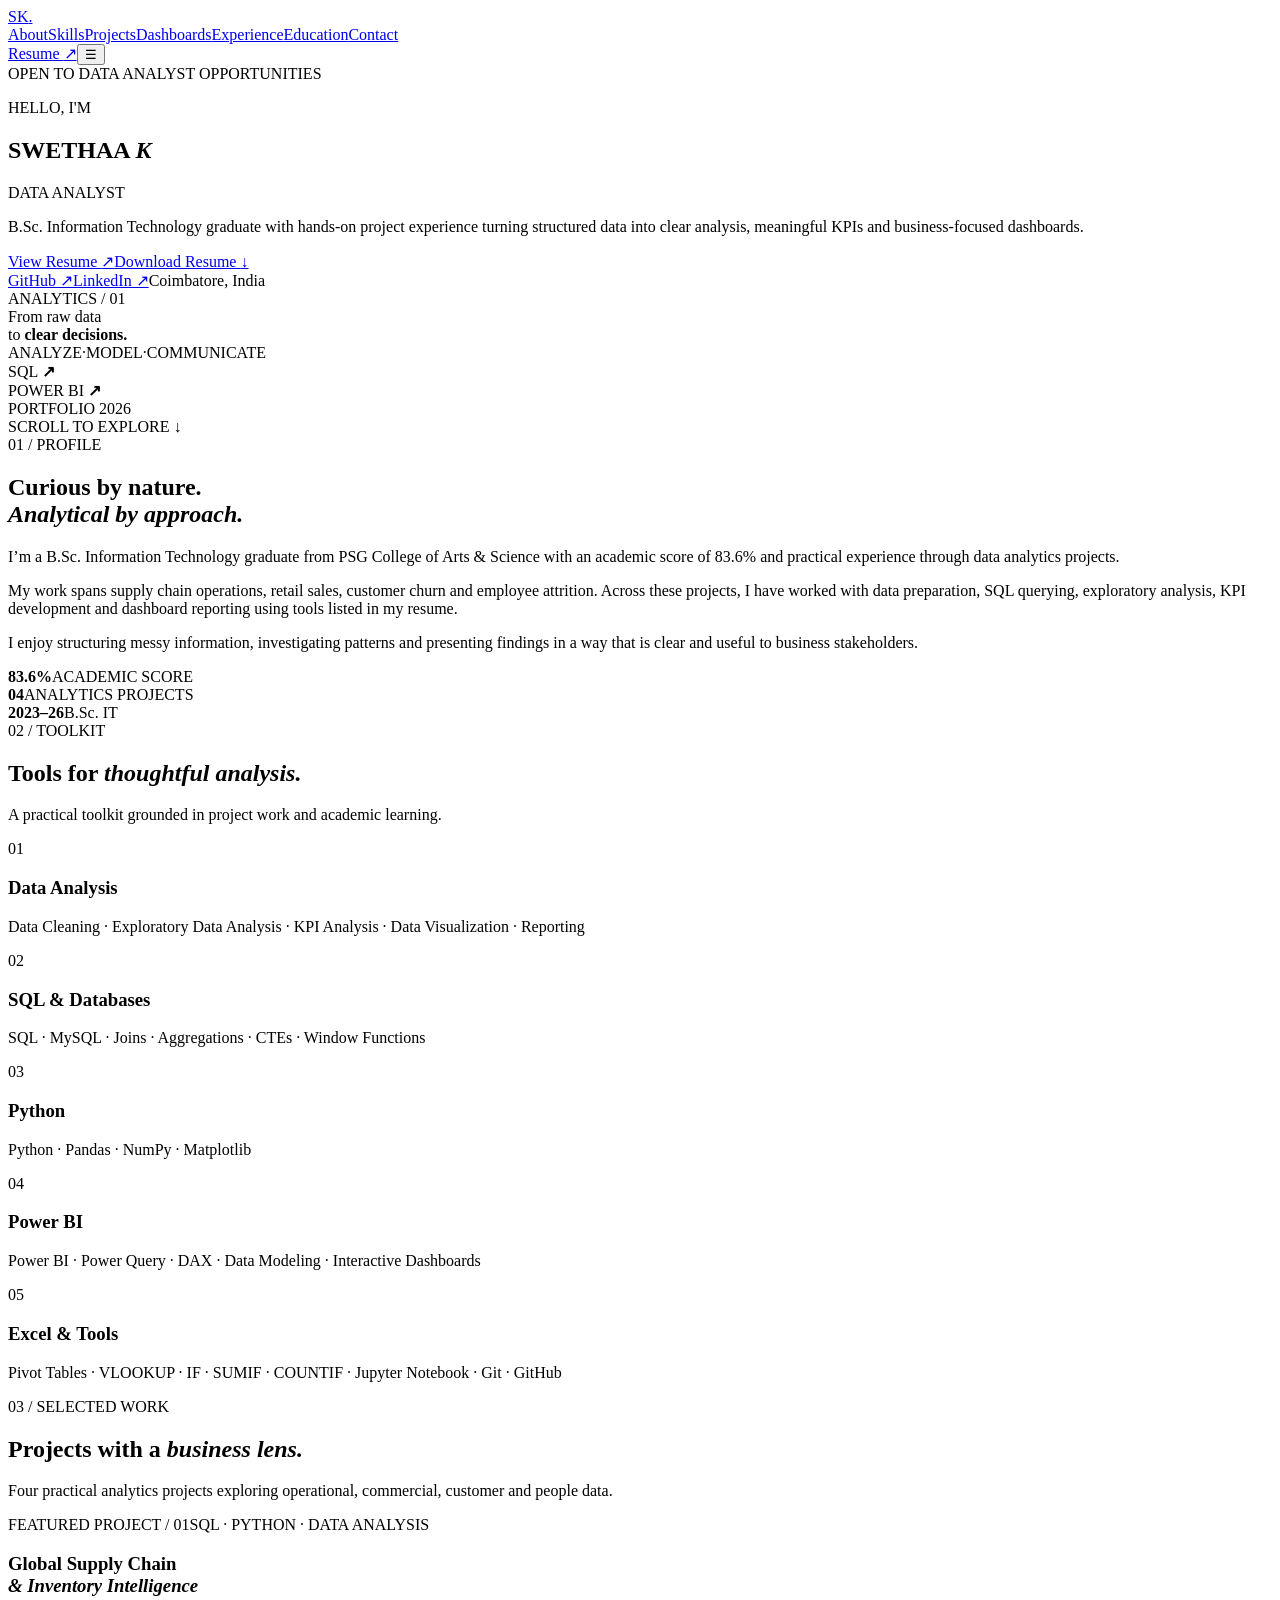
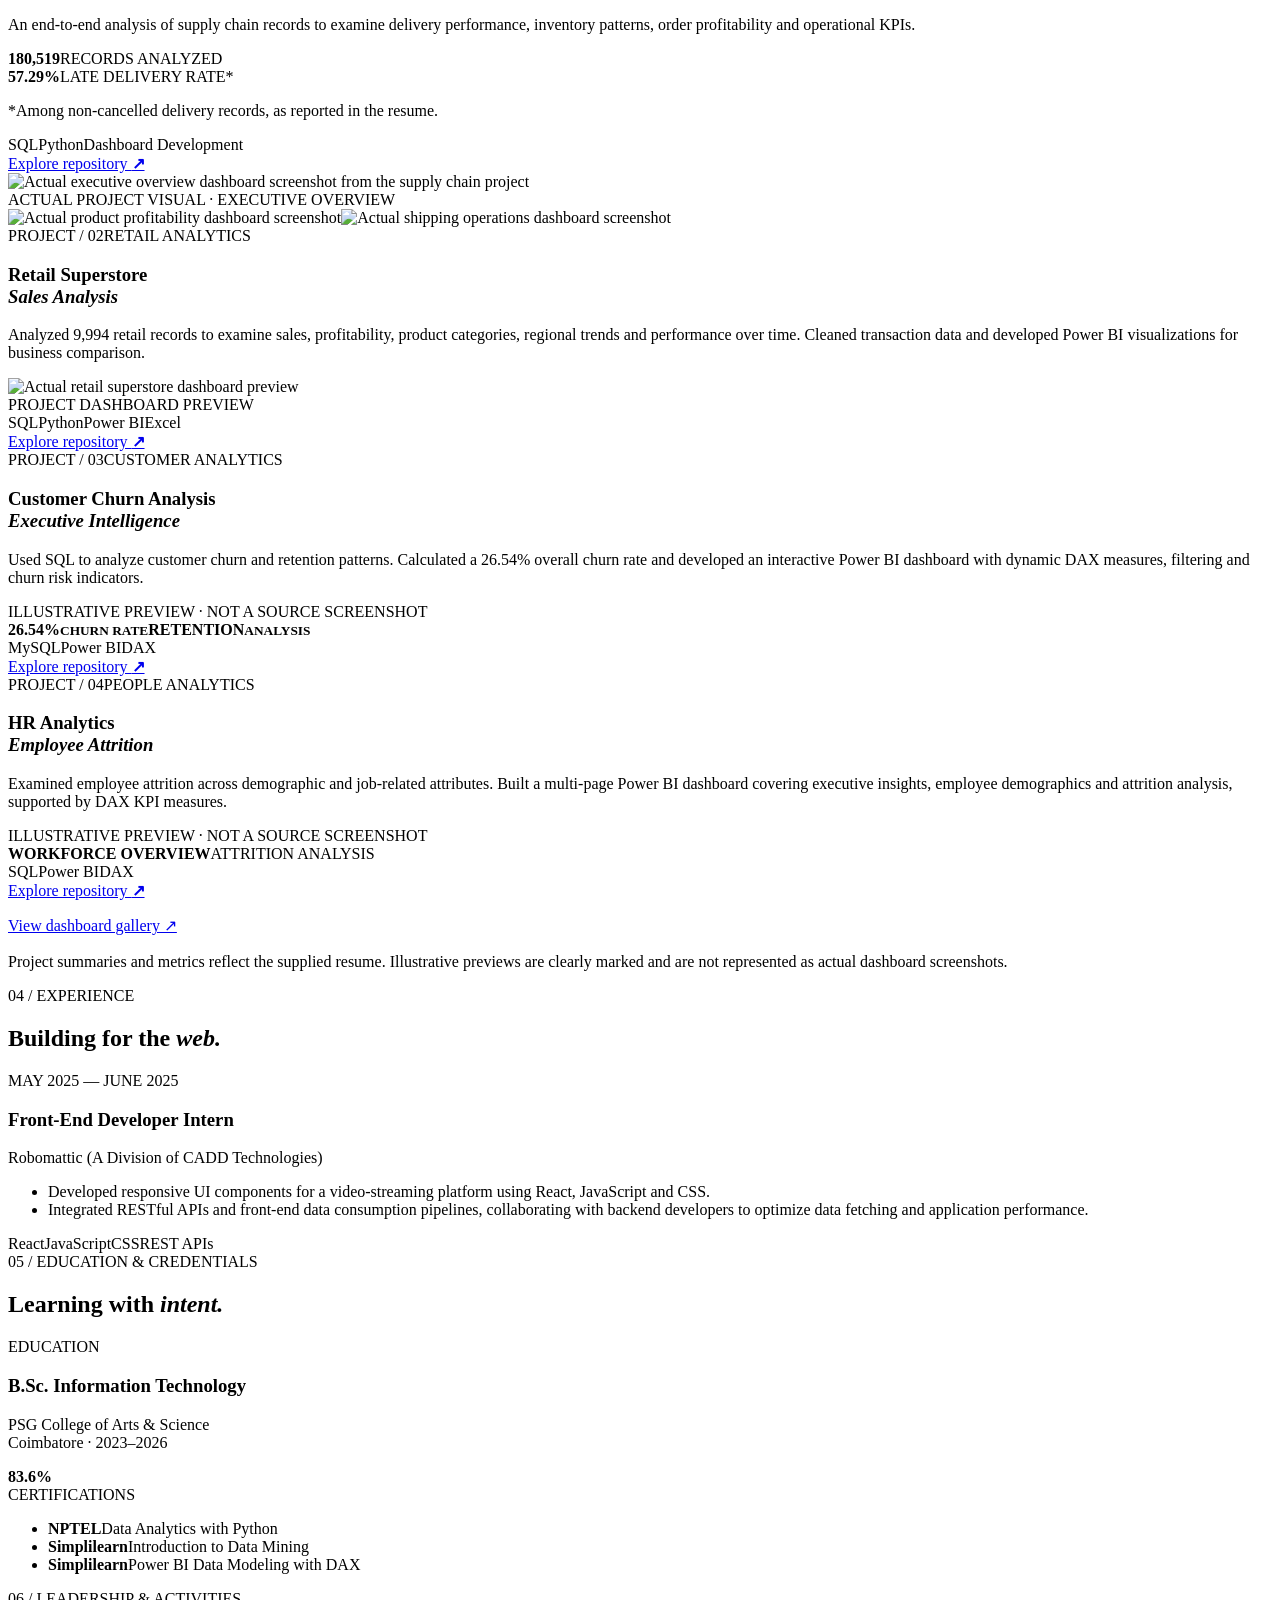
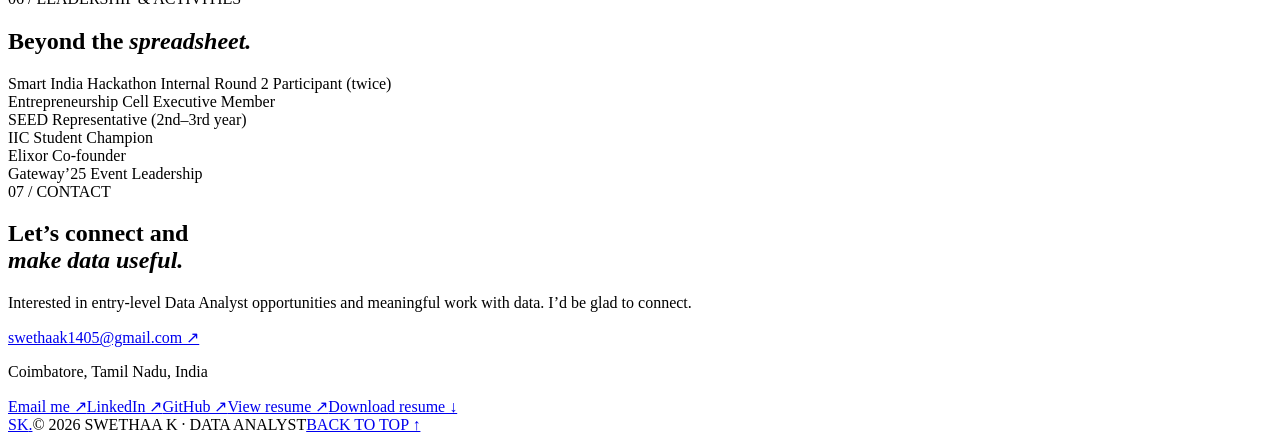
==== index.html @ 45c75ef6 "Add files via upload" ====
<!doctype html>
<html lang="en">
<head>
<meta charset="utf-8"><meta name="viewport" content="width=device-width,initial-scale=1">
<meta name="description" content="Swethaa K — Data Analyst portfolio showcasing SQL, Python, Power BI, Excel and analytics projects across supply chain, retail, customer churn and HR.">
<meta name="theme-color" content="#0b141b">
<title>Swethaa K | Data Analyst</title>
<link rel="icon" href="assets/favicon.svg" type="image/svg+xml">
<link rel="preconnect" href="https://fonts.googleapis.com"><link rel="preconnect" href="https://fonts.gstatic.com" crossorigin>
<link href="https://fonts.googleapis.com/css2?family=DM+Mono:wght@400;500&family=DM+Sans:wght@400;500;600;700&family=Manrope:wght@400;500;600;700;800&display=swap" rel="stylesheet">
<link rel="stylesheet" href="styles.css">
</head>
<body>
<header class="topbar"><a class="brand" href="#home">SK<span>.</span></a><nav id="nav"><a href="#about">About</a><a href="#skills">Skills</a><a href="#projects">Projects</a><a href="dashboards/index.html">Dashboards</a><a href="#experience">Experience</a><a href="#education">Education</a><a href="#contact">Contact</a></nav><a class="nav-cta" href="resume/Swethaa_K_Data_Analyst_Resume.pdf" target="_blank" rel="noopener">Resume <span>↗</span></a><button class="menu" id="menu" aria-label="Toggle navigation" aria-expanded="false">☰</button></header>
<main>
<section class="hero section" id="home"><div class="hero-copy"><div class="eyebrow"><i></i> OPEN TO DATA ANALYST OPPORTUNITIES</div><p class="kicker">HELLO, I'M</p><h1>SWETHAA <em>K</em></h1><div class="role">DATA ANALYST <span class="role-line"></span></div><p class="intro">B.Sc. Information Technology graduate with hands-on project experience turning structured data into clear analysis, meaningful KPIs and business-focused dashboards.</p><div class="hero-actions"><a class="btn primary" href="resume/Swethaa_K_Data_Analyst_Resume.pdf" target="_blank" rel="noopener">View Resume <span>↗</span></a><a class="btn secondary" href="resume/Swethaa_K_Data_Analyst_Resume.pdf" download="Swethaa_K_Data_Analyst_Resume.pdf">Download Resume <span>↓</span></a></div><div class="socials"><a href="https://github.com/Swethaa1402" target="_blank" rel="noopener">GitHub ↗</a><a href="https://linkedin.com/in/Swethaa-k-744b06292" target="_blank" rel="noopener">LinkedIn ↗</a><span>Coimbatore, India</span></div></div><div class="hero-art" aria-label="Data analytics visual motif"><div class="orbit orbit-a"></div><div class="orbit orbit-b"></div><div class="data-card"><div class="card-top"><span>ANALYTICS / 01</span><span class="live-dot"></span></div><div class="chart-label">From raw data<br>to <b>clear decisions.</b></div><div class="bars"><i style="--h:36%"></i><i style="--h:54%"></i><i style="--h:43%"></i><i style="--h:78%"></i><i style="--h:63%"></i><i style="--h:92%"></i><i style="--h:70%"></i><i style="--h:100%"></i></div><div class="chart-foot"><span>ANALYZE</span><span>·</span><span>MODEL</span><span>·</span><span>COMMUNICATE</span></div></div><div class="floating-tag tag-sql">SQL <b>↗</b></div><div class="floating-tag tag-power">POWER BI <b>↗</b></div><div class="hero-index">PORTFOLIO <span>2026</span></div></div><div class="scroll-note">SCROLL TO EXPLORE <span>↓</span></div></section>
<section class="section about" id="about"><div class="section-head"><span class="num">01 / PROFILE</span><h2>Curious by nature.<br><em>Analytical by approach.</em></h2></div><div class="about-grid"><p class="lead">I’m a B.Sc. Information Technology graduate from PSG College of Arts & Science with an academic score of 83.6% and practical experience through data analytics projects.</p><div class="about-detail"><p>My work spans supply chain operations, retail sales, customer churn and employee attrition. Across these projects, I have worked with data preparation, SQL querying, exploratory analysis, KPI development and dashboard reporting using tools listed in my resume.</p><p>I enjoy structuring messy information, investigating patterns and presenting findings in a way that is clear and useful to business stakeholders.</p><div class="facts"><div><b>83.6%</b><span>ACADEMIC SCORE</span></div><div><b>04</b><span>ANALYTICS PROJECTS</span></div><div><b>2023–26</b><span>B.Sc. IT</span></div></div></div></div></section>
<section class="section skills" id="skills"><div class="section-head"><span class="num">02 / TOOLKIT</span><h2>Tools for <em>thoughtful analysis.</em></h2><p class="section-note">A practical toolkit grounded in project work and academic learning.</p></div><div class="skill-grid">
<article class="skill-card"><span class="skill-no">01</span><h3>Data Analysis</h3><p>Data Cleaning · Exploratory Data Analysis · KPI Analysis · Data Visualization · Reporting</p></article>
<article class="skill-card"><span class="skill-no">02</span><h3>SQL & Databases</h3><p>SQL · MySQL · Joins · Aggregations · CTEs · Window Functions</p></article>
<article class="skill-card"><span class="skill-no">03</span><h3>Python</h3><p>Python · Pandas · NumPy · Matplotlib</p></article>
<article class="skill-card"><span class="skill-no">04</span><h3>Power BI</h3><p>Power BI · Power Query · DAX · Data Modeling · Interactive Dashboards</p></article>
<article class="skill-card"><span class="skill-no">05</span><h3>Excel & Tools</h3><p>Pivot Tables · VLOOKUP · IF · SUMIF · COUNTIF · Jupyter Notebook · Git · GitHub</p></article>
</div></section>
<section class="section projects" id="projects"><div class="section-head"><span class="num">03 / SELECTED WORK</span><h2>Projects with a <em>business lens.</em></h2><p class="section-note">Four practical analytics projects exploring operational, commercial, customer and people data.</p></div>
<article class="project featured"><div class="project-meta"><span>FEATURED PROJECT / 01</span><span>SQL · PYTHON · DATA ANALYSIS</span></div><div class="project-main"><div><h3>Global Supply Chain<br><em>& Inventory Intelligence</em></h3><p class="project-desc">An end-to-end analysis of supply chain records to examine delivery performance, inventory patterns, order profitability and operational KPIs.</p><div class="metric-row"><div><b>180,519</b><span>RECORDS ANALYZED</span></div><div><b>57.29%</b><span>LATE DELIVERY RATE*</span></div></div><p class="fine">*Among non-cancelled delivery records, as reported in the resume.</p><div class="chips"><span>SQL</span><span>Python</span><span>Dashboard Development</span></div><a class="project-link" href="https://github.com/Swethaa1402/Global-Supply-Chain-Inventory-Intelligence" target="_blank" rel="noopener">Explore repository <b>↗</b></a></div><div class="project-visual supply-visual"><img src="assets/supply-chain-executive.png" alt="Actual executive overview dashboard screenshot from the supply chain project"><div class="visual-caption">ACTUAL PROJECT VISUAL · EXECUTIVE OVERVIEW</div><div class="thumbs"><img src="assets/supply-chain-profitability.png" alt="Actual product profitability dashboard screenshot"><img src="assets/supply-chain-shipping.png" alt="Actual shipping operations dashboard screenshot"></div></div></div></article>
<div class="project-grid">
<article class="project-card"><div class="project-meta"><span>PROJECT / 02</span><span>RETAIL ANALYTICS</span></div><h3>Retail Superstore<br><em>Sales Analysis</em></h3><p>Analyzed 9,994 retail records to examine sales, profitability, product categories, regional trends and performance over time. Cleaned transaction data and developed Power BI visualizations for business comparison.</p><img class="project-image" src="assets/retail-superstore.png" alt="Actual retail superstore dashboard preview"><div class="visual-caption">PROJECT DASHBOARD PREVIEW</div><div class="chips"><span>SQL</span><span>Python</span><span>Power BI</span><span>Excel</span></div><a class="project-link" href="https://github.com/Swethaa1402/Retail-Superstore-Sales-Analysis" target="_blank" rel="noopener">Explore repository <b>↗</b></a></article>
<article class="project-card"><div class="project-meta"><span>PROJECT / 03</span><span>CUSTOMER ANALYTICS</span></div><h3>Customer Churn Analysis<br><em>Executive Intelligence</em></h3><p>Used SQL to analyze customer churn and retention patterns. Calculated a 26.54% overall churn rate and developed an interactive Power BI dashboard with dynamic DAX measures, filtering and churn risk indicators.</p><div class="illustrative" role="img" aria-label="Illustrative customer churn dashboard concept, not an actual project screenshot"><span class="illus-label">ILLUSTRATIVE PREVIEW · NOT A SOURCE SCREENSHOT</span><div class="illus-kpis"><b>26.54%<small>CHURN RATE</small></b><b>RETENTION<small>ANALYSIS</small></b></div><div class="donut"></div><div class="illus-bars"><i></i><i></i><i></i><i></i><i></i></div></div><div class="chips"><span>MySQL</span><span>Power BI</span><span>DAX</span></div><a class="project-link" href="https://github.com/Swethaa1402/Customer-Churn-Analysis-Executive-Intelligence-Dashboard" target="_blank" rel="noopener">Explore repository <b>↗</b></a></article>
<article class="project-card"><div class="project-meta"><span>PROJECT / 04</span><span>PEOPLE ANALYTICS</span></div><h3>HR Analytics<br><em>Employee Attrition</em></h3><p>Examined employee attrition across demographic and job-related attributes. Built a multi-page Power BI dashboard covering executive insights, employee demographics and attrition analysis, supported by DAX KPI measures.</p><div class="illustrative hr-illus" role="img" aria-label="Illustrative HR analytics dashboard concept, not an actual project screenshot"><span class="illus-label">ILLUSTRATIVE PREVIEW · NOT A SOURCE SCREENSHOT</span><div class="hr-head"><b>WORKFORCE OVERVIEW</b><span>ATTRITION ANALYSIS</span></div><div class="hr-panels"><i></i><i></i><i></i></div><div class="hr-chart"><span></span><span></span><span></span><span></span><span></span><span></span><span></span></div></div><div class="chips"><span>SQL</span><span>Power BI</span><span>DAX</span></div><a class="project-link" href="https://github.com/Swethaa1402/HR-Analytics-Employee-Attrition-Analysis" target="_blank" rel="noopener">Explore repository <b>↗</b></a></article>
</div><p class="project-footnote"><a href="dashboards/index.html" class="project-link">View dashboard gallery ↗</a><br><br>Project summaries and metrics reflect the supplied resume. Illustrative previews are clearly marked and are not represented as actual dashboard screenshots.</p></section>
<section class="section experience" id="experience"><div class="section-head"><span class="num">04 / EXPERIENCE</span><h2>Building for the <em>web.</em></h2></div><div class="experience-card"><div class="exp-date">MAY 2025 — JUNE 2025</div><div><h3>Front-End Developer Intern</h3><p class="company">Robomattic (A Division of CADD Technologies)</p><ul><li>Developed responsive UI components for a video-streaming platform using React, JavaScript and CSS.</li><li>Integrated RESTful APIs and front-end data consumption pipelines, collaborating with backend developers to optimize data fetching and application performance.</li></ul><div class="chips"><span>React</span><span>JavaScript</span><span>CSS</span><span>REST APIs</span></div></div></div></section>
<section class="section education" id="education"><div class="section-head"><span class="num">05 / EDUCATION & CREDENTIALS</span><h2>Learning with <em>intent.</em></h2></div><div class="edu-grid"><div class="edu-card"><span class="mini-label">EDUCATION</span><h3>B.Sc. Information Technology</h3><p>PSG College of Arts & Science<br>Coimbatore · 2023–2026</p><b class="score">83.6%</b></div><div class="edu-card certs"><span class="mini-label">CERTIFICATIONS</span><ul><li><b>NPTEL</b><span>Data Analytics with Python</span></li><li><b>Simplilearn</b><span>Introduction to Data Mining</span></li><li><b>Simplilearn</b><span>Power BI Data Modeling with DAX</span></li></ul></div></div></section>
<section class="section leadership"><div class="section-head"><span class="num">06 / LEADERSHIP & ACTIVITIES</span><h2>Beyond the <em>spreadsheet.</em></h2></div><div class="activity-list"><div>Smart India Hackathon <span>Internal Round 2 Participant (twice)</span></div><div>Entrepreneurship Cell <span>Executive Member</span></div><div>SEED <span>Representative (2nd–3rd year)</span></div><div>IIC <span>Student Champion</span></div><div>Elixor <span>Co-founder</span></div><div>Gateway’25 <span>Event Leadership</span></div></div></section>
<section class="section contact" id="contact"><div class="section-head"><span class="num">07 / CONTACT</span><h2>Let’s connect and<br><em>make data useful.</em></h2></div><div class="contact-grid"><div><p class="lead">Interested in entry-level Data Analyst opportunities and meaningful work with data. I’d be glad to connect.</p><a class="email" href="mailto:swethaak1405@gmail.com">swethaak1405@gmail.com ↗</a><p class="location">Coimbatore, Tamil Nadu, India</p></div><div class="contact-actions"><a href="mailto:swethaak1405@gmail.com">Email me ↗</a><a href="https://linkedin.com/in/Swethaa-k-744b06292" target="_blank" rel="noopener">LinkedIn ↗</a><a href="https://github.com/Swethaa1402" target="_blank" rel="noopener">GitHub ↗</a><a href="resume/Swethaa_K_Data_Analyst_Resume.pdf" target="_blank" rel="noopener">View resume ↗</a><a href="resume/Swethaa_K_Data_Analyst_Resume.pdf" download="Swethaa_K_Data_Analyst_Resume.pdf">Download resume ↓</a></div></div></section>
</main><footer><a class="brand" href="#home">SK<span>.</span></a><span>© 2026 SWETHAA K · DATA ANALYST</span><a href="#home">BACK TO TOP ↑</a></footer>
<script src="script.js"></script>
</body></html>
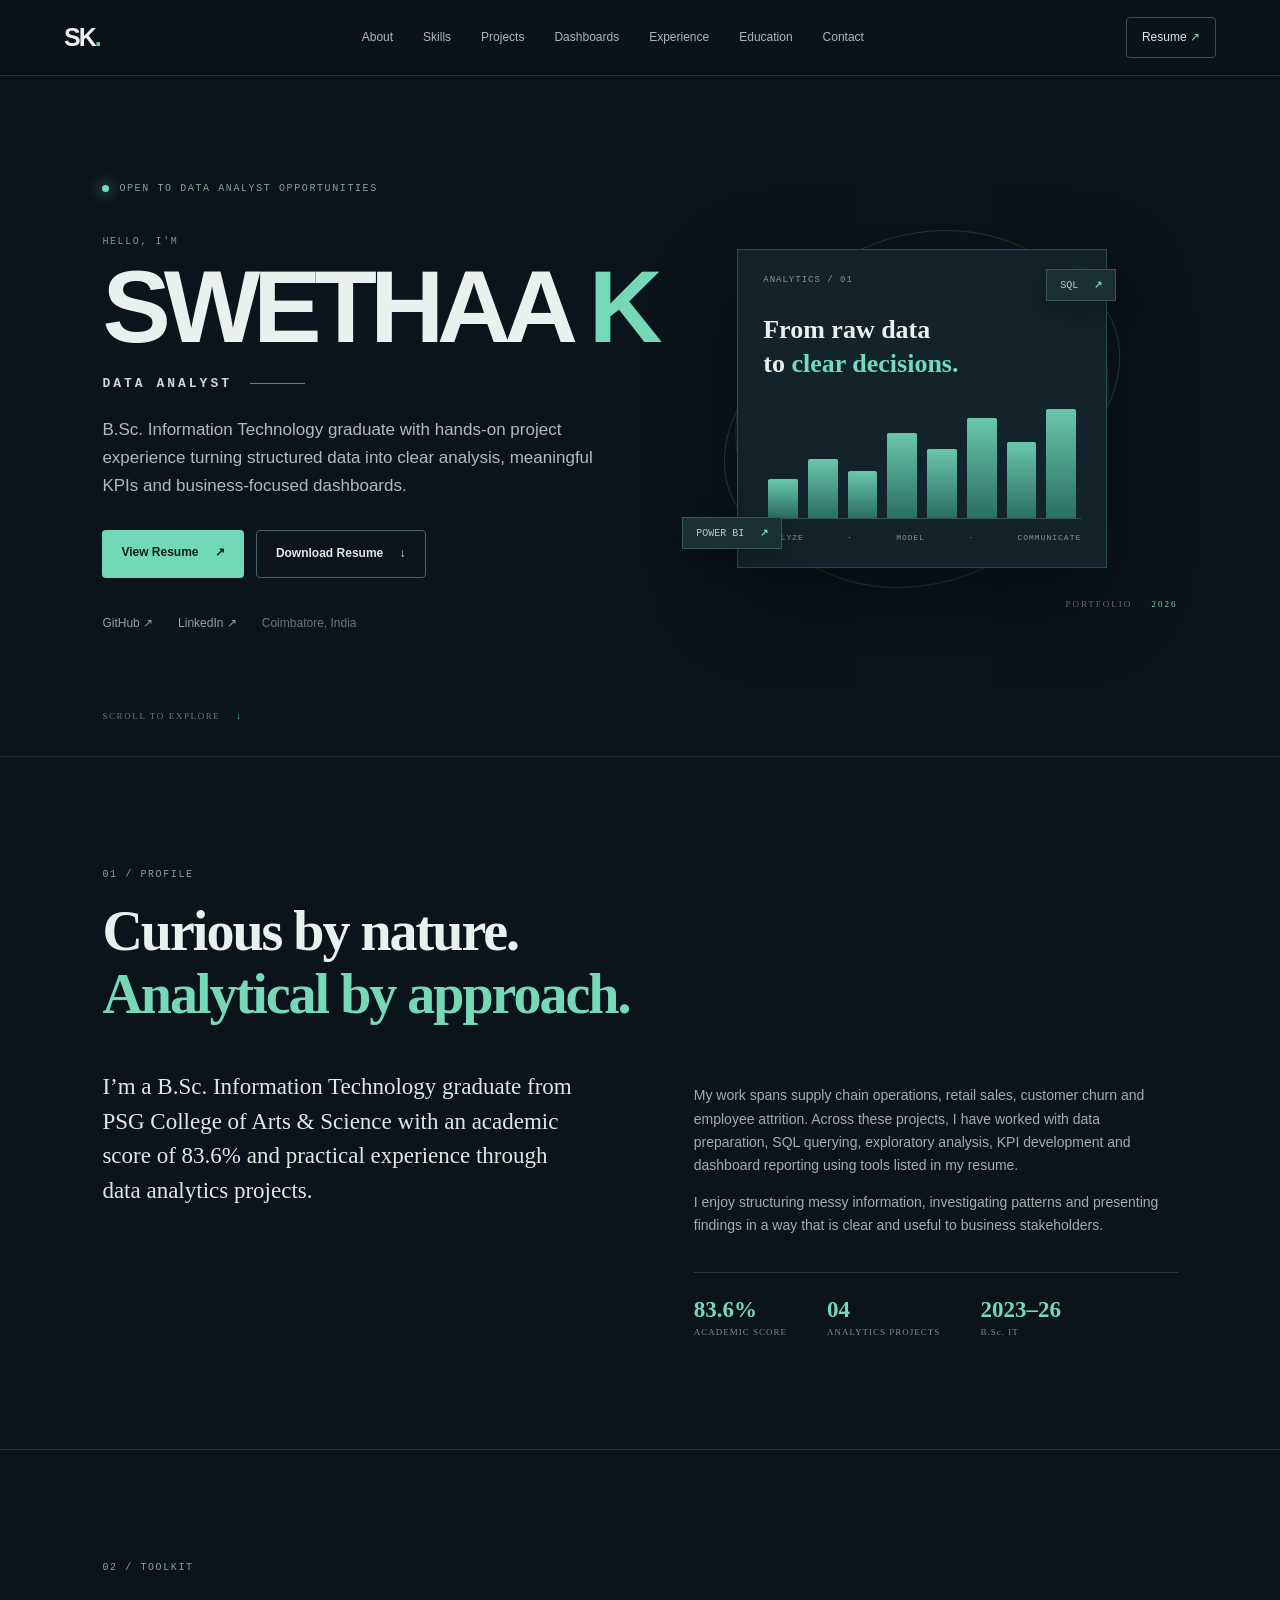
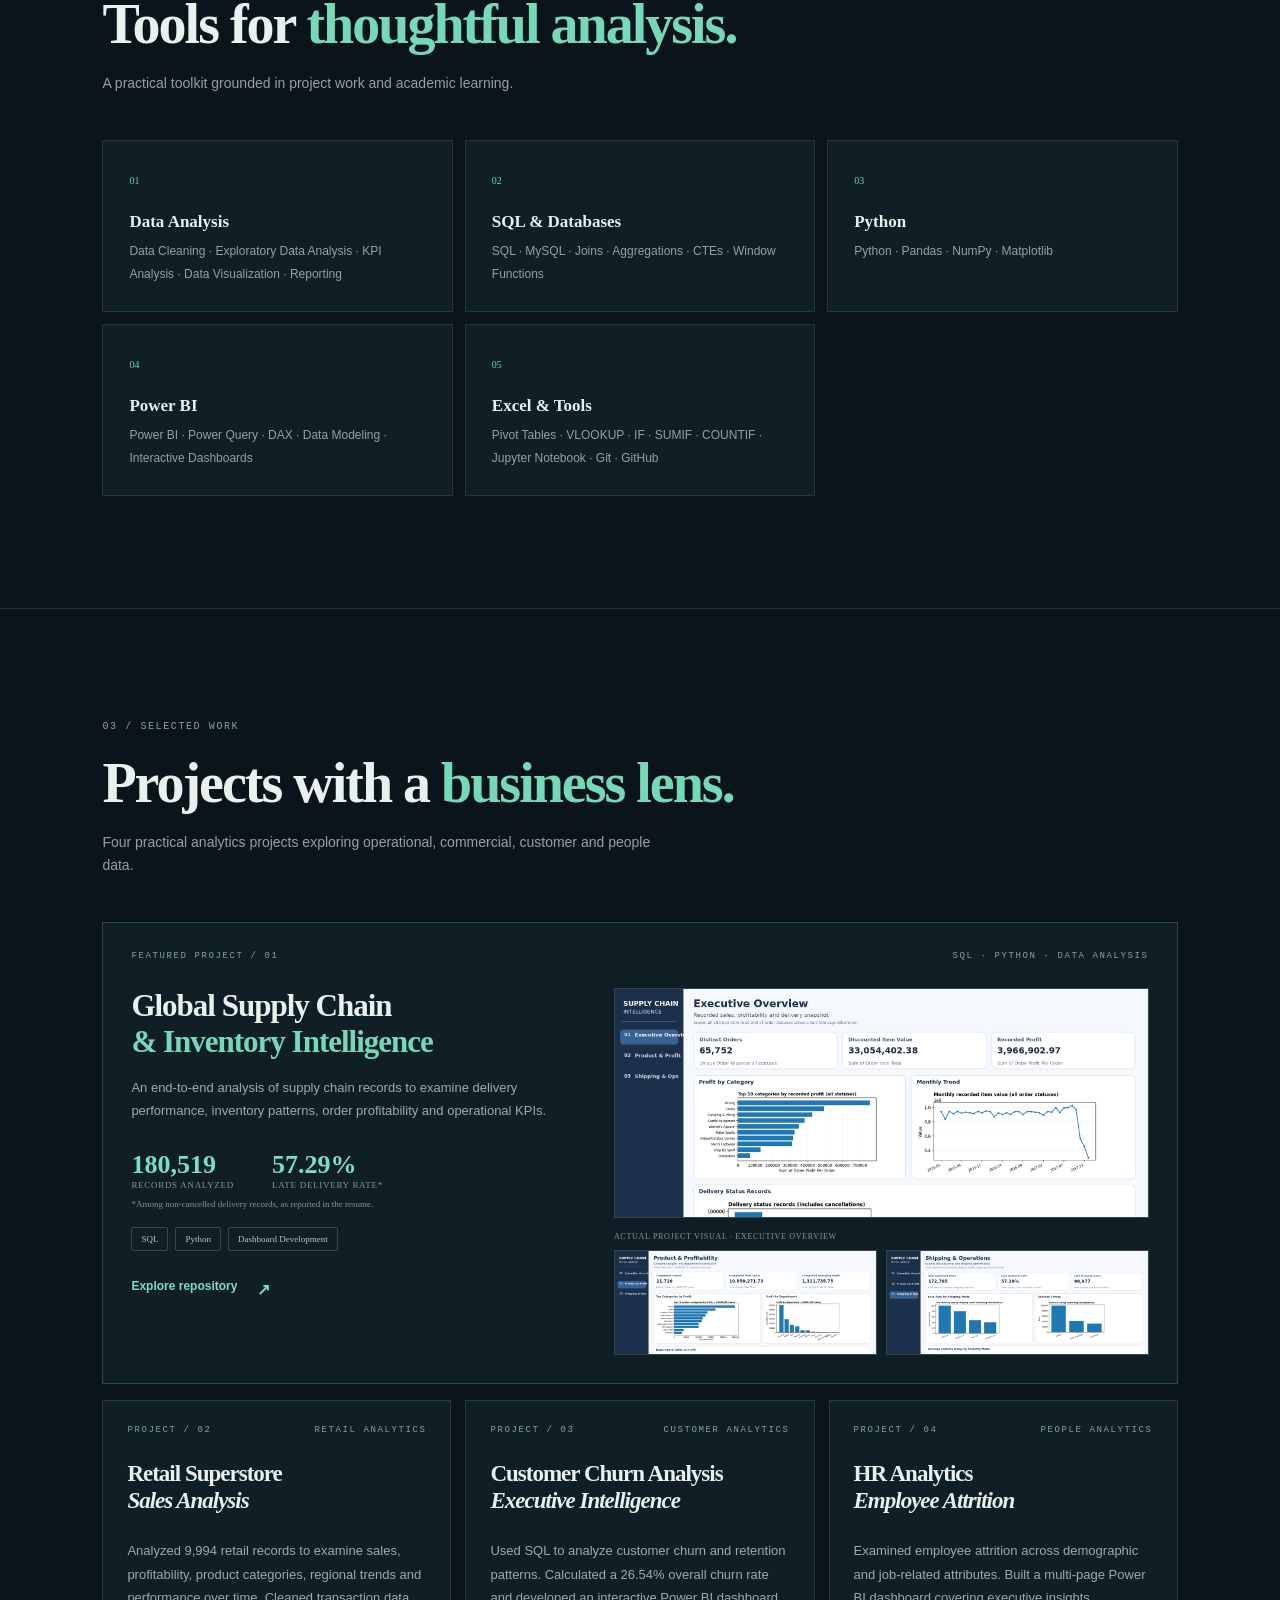
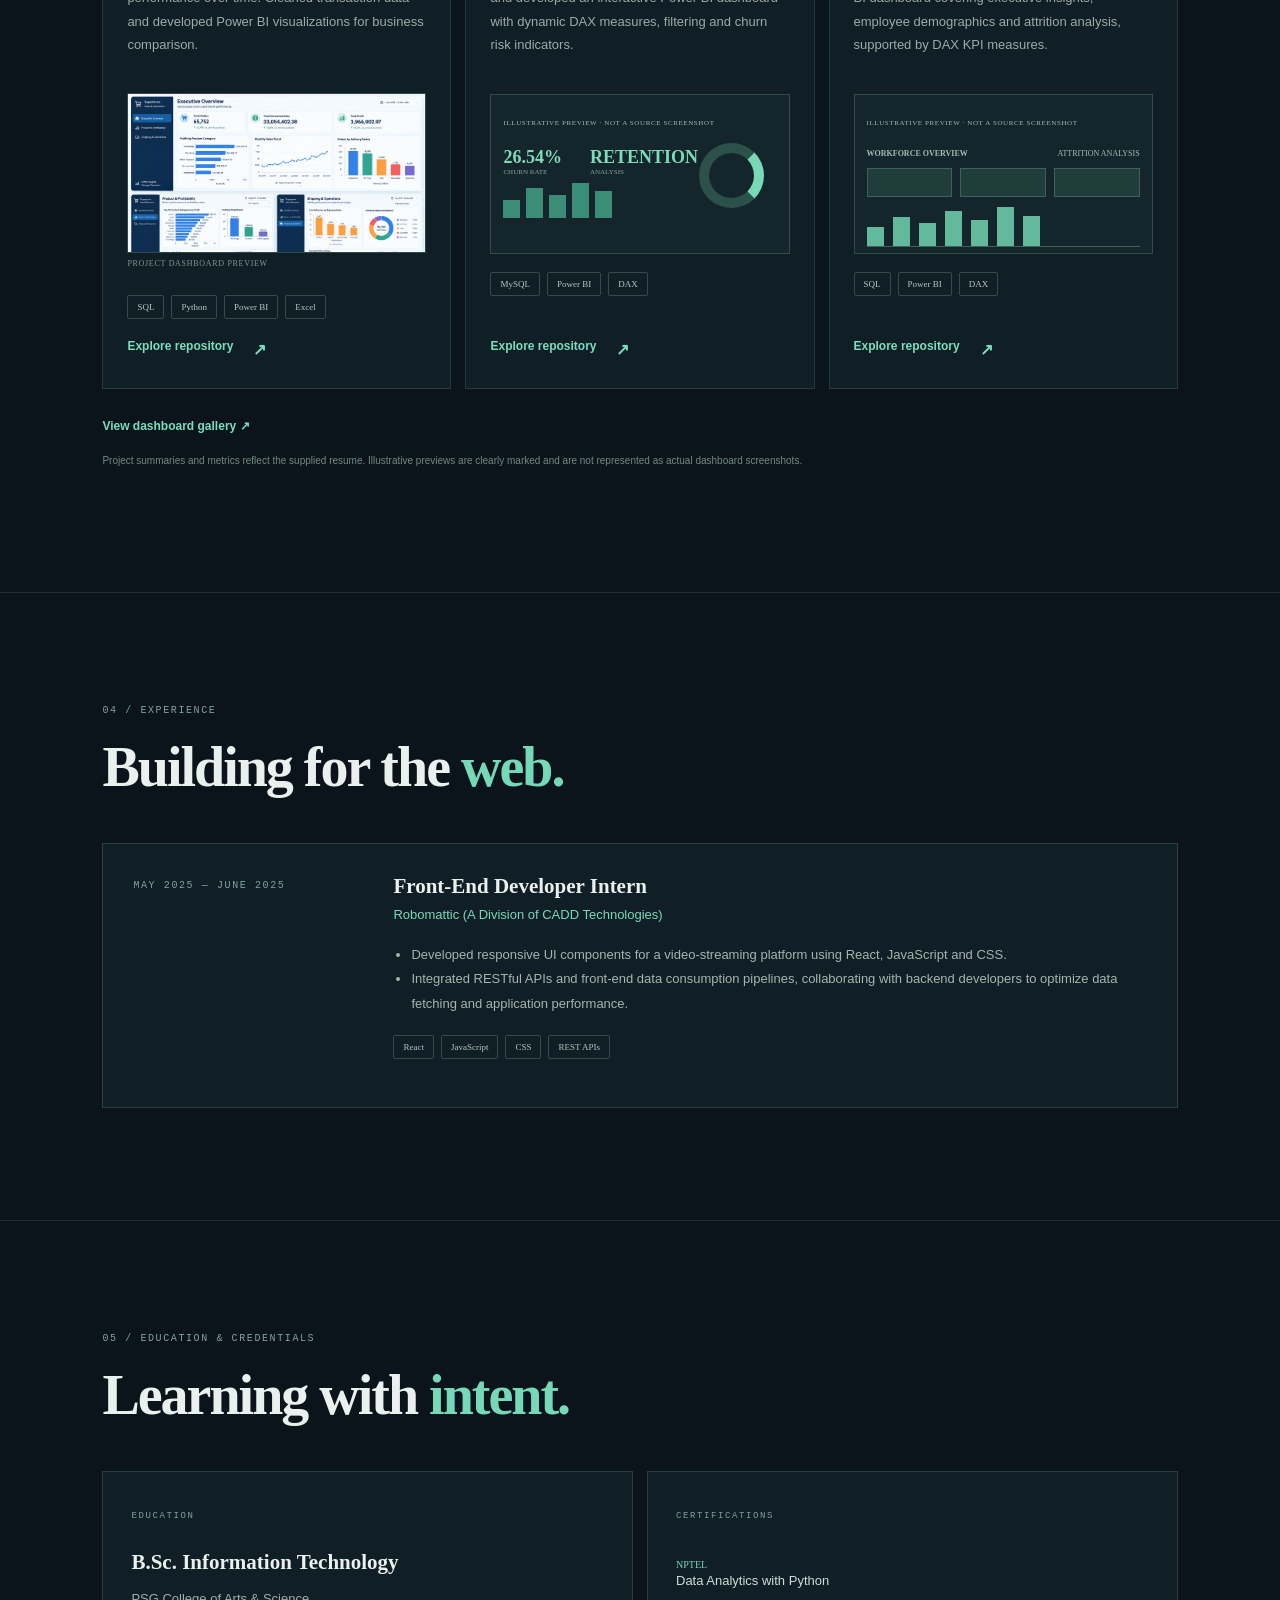
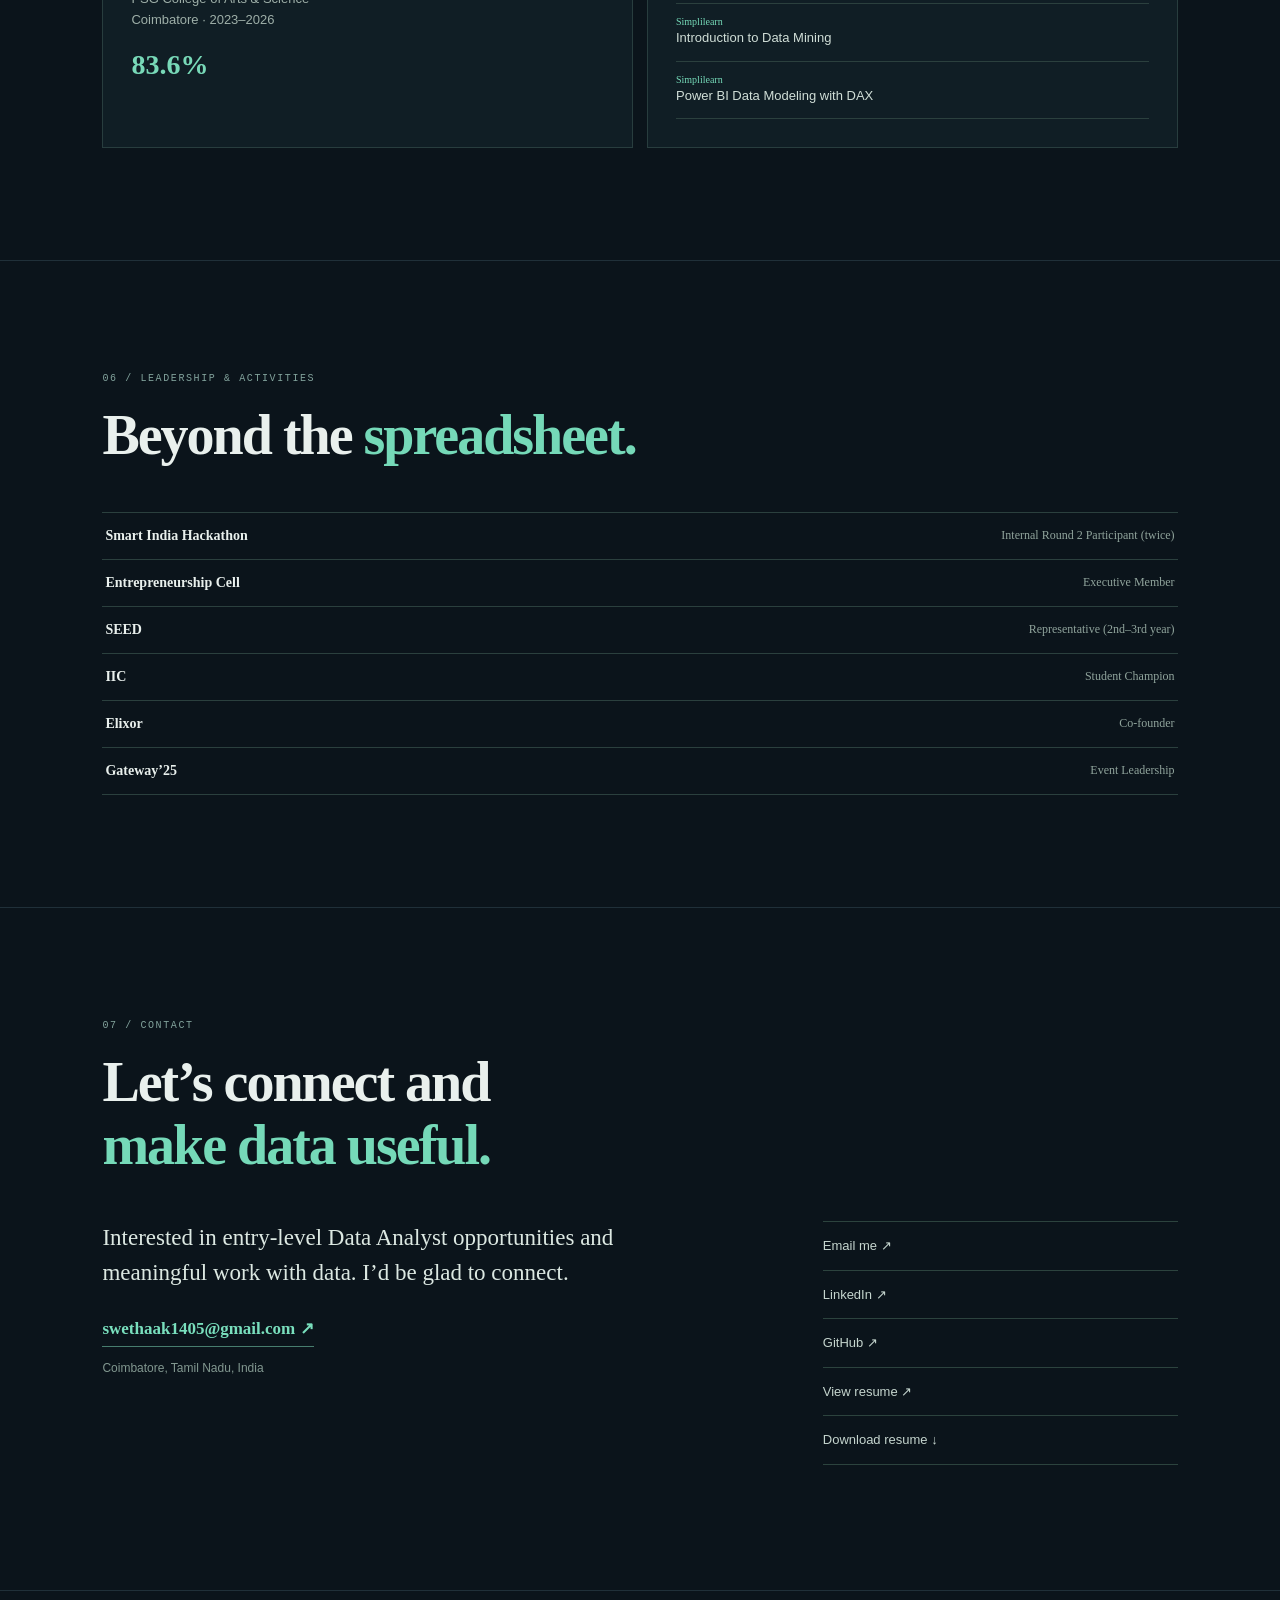
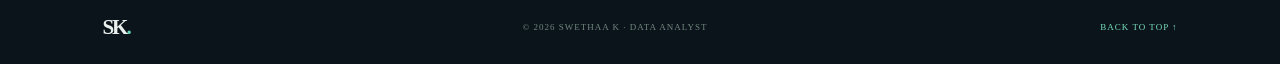
==== commit 6e2e4265: "Fix resume links in index.html Updated resume links in the header and hero section." ====
--- a/index.html
+++ b/index.html
@@ -11,9 +11,9 @@
 <link rel="stylesheet" href="styles.css">
 </head>
 <body>
-<header class="topbar"><a class="brand" href="#home">SK<span>.</span></a><nav id="nav"><a href="#about">About</a><a href="#skills">Skills</a><a href="#projects">Projects</a><a href="dashboards/index.html">Dashboards</a><a href="#experience">Experience</a><a href="#education">Education</a><a href="#contact">Contact</a></nav><a class="nav-cta" href="resume/Swethaa_K_Data_Analyst_Resume.pdf" target="_blank" rel="noopener">Resume <span>↗</span></a><button class="menu" id="menu" aria-label="Toggle navigation" aria-expanded="false">☰</button></header>
+<header class="topbar"><a class="brand" href="#home">SK<span>.</span></a><nav id="nav"><a href="#about">About</a><a href="#skills">Skills</a><a href="#projects">Projects</a><a href="dashboards/index.html">Dashboards</a><a href="#experience">Experience</a><a href="#education">Education</a><a href="#contact">Contact</a></nav><a class="nav-cta" href="resume/Swethaa Resume.pdf" target="_blank" rel="noopener">Resume <span>↗</span></a><button class="menu" id="menu" aria-label="Toggle navigation" aria-expanded="false">☰</button></header>
 <main>
-<section class="hero section" id="home"><div class="hero-copy"><div class="eyebrow"><i></i> OPEN TO DATA ANALYST OPPORTUNITIES</div><p class="kicker">HELLO, I'M</p><h1>SWETHAA <em>K</em></h1><div class="role">DATA ANALYST <span class="role-line"></span></div><p class="intro">B.Sc. Information Technology graduate with hands-on project experience turning structured data into clear analysis, meaningful KPIs and business-focused dashboards.</p><div class="hero-actions"><a class="btn primary" href="resume/Swethaa_K_Data_Analyst_Resume.pdf" target="_blank" rel="noopener">View Resume <span>↗</span></a><a class="btn secondary" href="resume/Swethaa_K_Data_Analyst_Resume.pdf" download="Swethaa_K_Data_Analyst_Resume.pdf">Download Resume <span>↓</span></a></div><div class="socials"><a href="https://github.com/Swethaa1402" target="_blank" rel="noopener">GitHub ↗</a><a href="https://linkedin.com/in/Swethaa-k-744b06292" target="_blank" rel="noopener">LinkedIn ↗</a><span>Coimbatore, India</span></div></div><div class="hero-art" aria-label="Data analytics visual motif"><div class="orbit orbit-a"></div><div class="orbit orbit-b"></div><div class="data-card"><div class="card-top"><span>ANALYTICS / 01</span><span class="live-dot"></span></div><div class="chart-label">From raw data<br>to <b>clear decisions.</b></div><div class="bars"><i style="--h:36%"></i><i style="--h:54%"></i><i style="--h:43%"></i><i style="--h:78%"></i><i style="--h:63%"></i><i style="--h:92%"></i><i style="--h:70%"></i><i style="--h:100%"></i></div><div class="chart-foot"><span>ANALYZE</span><span>·</span><span>MODEL</span><span>·</span><span>COMMUNICATE</span></div></div><div class="floating-tag tag-sql">SQL <b>↗</b></div><div class="floating-tag tag-power">POWER BI <b>↗</b></div><div class="hero-index">PORTFOLIO <span>2026</span></div></div><div class="scroll-note">SCROLL TO EXPLORE <span>↓</span></div></section>
+<section class="hero section" id="home"><div class="hero-copy"><div class="eyebrow"><i></i> OPEN TO DATA ANALYST OPPORTUNITIES</div><p class="kicker">HELLO, I'M</p><h1>SWETHAA <em>K</em></h1><div class="role">DATA ANALYST <span class="role-line"></span></div><p class="intro">B.Sc. Information Technology graduate with hands-on project experience turning structured data into clear analysis, meaningful KPIs and business-focused dashboards.</p><div class="hero-actions"><a class="btn primary" href="resume/Swethaa Resume.pdf" target="_blank" rel="noopener">View Resume <span>↗</span></a><a class="btn secondary" href="resume/Swethaa Resume.pdf" download="Swethaa Resume.pdf">Download Resume <span>↓</span></a></div><div class="socials"><a href="https://github.com/Swethaa1402" target="_blank" rel="noopener">GitHub ↗</a><a href="https://linkedin.com/in/Swethaa-k-744b06292" target="_blank" rel="noopener">LinkedIn ↗</a><span>Coimbatore, India</span></div></div><div class="hero-art" aria-label="Data analytics visual motif"><div class="orbit orbit-a"></div><div class="orbit orbit-b"></div><div class="data-card"><div class="card-top"><span>ANALYTICS / 01</span><span class="live-dot"></span></div><div class="chart-label">From raw data<br>to <b>clear decisions.</b></div><div class="bars"><i style="--h:36%"></i><i style="--h:54%"></i><i style="--h:43%"></i><i style="--h:78%"></i><i style="--h:63%"></i><i style="--h:92%"></i><i style="--h:70%"></i><i style="--h:100%"></i></div><div class="chart-foot"><span>ANALYZE</span><span>·</span><span>MODEL</span><span>·</span><span>COMMUNICATE</span></div></div><div class="floating-tag tag-sql">SQL <b>↗</b></div><div class="floating-tag tag-power">POWER BI <b>↗</b></div><div class="hero-index">PORTFOLIO <span>2026</span></div></div><div class="scroll-note">SCROLL TO EXPLORE <span>↓</span></div></section>
 <section class="section about" id="about"><div class="section-head"><span class="num">01 / PROFILE</span><h2>Curious by nature.<br><em>Analytical by approach.</em></h2></div><div class="about-grid"><p class="lead">I’m a B.Sc. Information Technology graduate from PSG College of Arts & Science with an academic score of 83.6% and practical experience through data analytics projects.</p><div class="about-detail"><p>My work spans supply chain operations, retail sales, customer churn and employee attrition. Across these projects, I have worked with data preparation, SQL querying, exploratory analysis, KPI development and dashboard reporting using tools listed in my resume.</p><p>I enjoy structuring messy information, investigating patterns and presenting findings in a way that is clear and useful to business stakeholders.</p><div class="facts"><div><b>83.6%</b><span>ACADEMIC SCORE</span></div><div><b>04</b><span>ANALYTICS PROJECTS</span></div><div><b>2023–26</b><span>B.Sc. IT</span></div></div></div></div></section>
 <section class="section skills" id="skills"><div class="section-head"><span class="num">02 / TOOLKIT</span><h2>Tools for <em>thoughtful analysis.</em></h2><p class="section-note">A practical toolkit grounded in project work and academic learning.</p></div><div class="skill-grid">
 <article class="skill-card"><span class="skill-no">01</span><h3>Data Analysis</h3><p>Data Cleaning · Exploratory Data Analysis · KPI Analysis · Data Visualization · Reporting</p></article>
@@ -35,4 +35,4 @@
 <section class="section contact" id="contact"><div class="section-head"><span class="num">07 / CONTACT</span><h2>Let’s connect and<br><em>make data useful.</em></h2></div><div class="contact-grid"><div><p class="lead">Interested in entry-level Data Analyst opportunities and meaningful work with data. I’d be glad to connect.</p><a class="email" href="mailto:swethaak1405@gmail.com">swethaak1405@gmail.com ↗</a><p class="location">Coimbatore, Tamil Nadu, India</p></div><div class="contact-actions"><a href="mailto:swethaak1405@gmail.com">Email me ↗</a><a href="https://linkedin.com/in/Swethaa-k-744b06292" target="_blank" rel="noopener">LinkedIn ↗</a><a href="https://github.com/Swethaa1402" target="_blank" rel="noopener">GitHub ↗</a><a href="resume/Swethaa_K_Data_Analyst_Resume.pdf" target="_blank" rel="noopener">View resume ↗</a><a href="resume/Swethaa_K_Data_Analyst_Resume.pdf" download="Swethaa_K_Data_Analyst_Resume.pdf">Download resume ↓</a></div></div></section>
 </main><footer><a class="brand" href="#home">SK<span>.</span></a><span>© 2026 SWETHAA K · DATA ANALYST</span><a href="#home">BACK TO TOP ↑</a></footer>
 <script src="script.js"></script>
-</body></html>+</body></html>
--- a/styles.css
+++ b/styles.css
@@ -0,0 +1,4 @@
+*{box-sizing:border-box}html{scroll-behavior:smooth;scroll-padding-top:90px}body{margin:0;background:#0b141b;color:#e9f0ed;font-family:"DM Sans",sans-serif;line-height:1.65}a{color:inherit;text-decoration:none}.topbar{height:76px;padding:0 max(5vw,24px);display:flex;align-items:center;justify-content:space-between;border-bottom:1px solid #203039;background:rgba(11,20,27,.94);position:sticky;top:0;z-index:20;backdrop-filter:blur(14px)}.brand{font:800 25px Manrope,sans-serif;letter-spacing:-2px}.brand span{color:#61d6b5}.topbar nav{display:flex;gap:30px}.topbar nav a,.nav-cta{font-size:12px;color:#aab9b8;transition:.2s}.topbar nav a:hover,.socials a:hover{color:#70dfc0}.nav-cta{border:1px solid #38534f;padding:10px 15px;border-radius:4px;color:#d7e8e1}.nav-cta span{color:#70dfc0}.menu{display:none;background:none;border:0;color:white;font-size:23px}.section{padding:112px max(8vw,28px);max-width:1500px;margin:auto}.hero{min-height:680px;display:grid;grid-template-columns:1.05fr .95fr;align-items:center;position:relative;padding-top:100px;padding-bottom:115px}.eyebrow,.kicker,.num,.project-meta,.mini-label,.exp-date{font:500 10px "DM Mono",monospace;letter-spacing:1.6px;color:#82a39c}.eyebrow{display:flex;align-items:center;gap:10px}.eyebrow i,.live-dot{width:7px;height:7px;border-radius:50%;background:#6de0bb;box-shadow:0 0 14px #6de0bb;display:inline-block}.kicker{margin:42px 0 0;color:#7d9892}.hero h1{font:800 clamp(58px,8vw,112px)/.98 Manrope,sans-serif;letter-spacing:-7px;margin:10px 0 18px}.hero h1 em,.section-head h2 em,.project h3 em{font-style:normal;color:#75d9b8}.role{font:600 13px "DM Mono",monospace;letter-spacing:3px;color:#c8d8d2;display:flex;align-items:center;gap:18px}.role-line{width:55px;height:1px;background:#4b8e7b}.intro{max-width:520px;color:#aebdb9;font-size:17px;margin:25px 0 30px}.hero-actions{display:flex;gap:12px;flex-wrap:wrap}.btn{padding:13px 19px;border-radius:4px;font-size:12px;font-weight:700;transition:.2s}.btn span{margin-left:13px}.primary{background:#72d9b8;color:#092019}.primary:hover{background:#a0efd4;transform:translateY(-2px)}.secondary{border:1px solid #49645e;color:#dce9e4}.secondary:hover{border-color:#72d9b8}.socials{display:flex;gap:25px;margin-top:36px;color:#8fa49e;font-size:12px}.socials span{color:#637a76}.hero-art{height:410px;position:relative;display:grid;place-items:center}.orbit{position:absolute;border:1px solid #24423d;border-radius:50%;transform:rotate(-25deg)}.orbit-a{width:420px;height:260px}.orbit-b{width:340px;height:390px;transform:rotate(54deg);border-color:#1d3935}.data-card{width:min(370px,90%);padding:25px;background:#12232b;border:1px solid #2d4b4a;box-shadow:0 30px 80px #0006;position:relative;z-index:2}.card-top,.chart-foot{display:flex;justify-content:space-between;font:9px "DM Mono",monospace;letter-spacing:1px;color:#7e9c94}.chart-label{font:600 26px/1.3 Manrope;margin:28px 0}.chart-label b{color:#74daba}.bars{height:110px;display:flex;align-items:end;gap:10px;border-bottom:1px solid #36524d;padding:0 5px}.bars i{height:var(--h);flex:1;background:linear-gradient(#73d9b7,#2c776a);border-radius:2px 2px 0 0;opacity:.9}.chart-foot{margin-top:14px;font-size:8px}.floating-tag{position:absolute;z-index:3;background:#1a3035;border:1px solid #365a53;padding:9px 13px;font:10px "DM Mono",monospace;color:#b7cbc4;box-shadow:0 8px 30px #0005}.floating-tag b{color:#70dcb8;margin-left:10px}.tag-sql{top:65px;right:12%}.tag-power{bottom:65px;left:3%}.hero-index{position:absolute;bottom:5px;right:0;font:9px "DM Mono";letter-spacing:2px;color:#627b75}.hero-index span{color:#76daba;margin-left:15px}.scroll-note{position:absolute;bottom:35px;left:8vw;font:9px "DM Mono";letter-spacing:1.6px;color:#67827b}.scroll-note span{color:#70dcb8;margin-left:12px}.about,.skills,.experience,.education,.leadership{border-top:1px solid #203039}.section-head{margin-bottom:45px}.num{display:block;margin-bottom:20px}.section-head h2{font:700 clamp(34px,4.5vw,56px)/1.12 Manrope;letter-spacing:-2px;margin:0}.section-note{color:#91a49e;font-size:14px;max-width:570px;margin-top:16px}.about-grid{display:grid;grid-template-columns:1fr 1fr;gap:10%;}.lead{font:500 23px/1.5 Manrope;color:#dce8e2;margin:0}.about-detail{color:#9eb0aa;font-size:14px}.facts{display:flex;gap:40px;margin-top:35px;padding-top:24px;border-top:1px solid #294039}.facts div{display:flex;flex-direction:column}.facts b{font:700 23px Manrope;color:#75d9b8}.facts span{font:9px "DM Mono";letter-spacing:1px;color:#79918a;margin-top:4px}.skill-grid{display:grid;grid-template-columns:repeat(3,1fr);gap:12px}.skill-card{padding:25px 26px;min-height:160px;background:#101e25;border:1px solid #23363b;transition:.25s}.skill-card:hover,.project-card:hover{border-color:#477d6e;transform:translateY(-3px)}.skill-no{font:10px "DM Mono";color:#6bd4b2}.skill-card h3{font:600 17px Manrope;margin:20px 0 8px}.skill-card p{color:#91a49e;font-size:12px;margin:0;line-height:1.9}.projects{border-top:1px solid #203039}.featured{border:1px solid #2c4a45;background:#101f26;padding:28px;margin-bottom:16px}.project-meta{display:flex;justify-content:space-between;gap:15px;font-size:9px}.project-main{display:grid;grid-template-columns:.9fr 1.1fr;gap:45px;margin-top:27px}.project h3,.project-card h3{font:700 31px/1.18 Manrope;letter-spacing:-1px;margin:0 0 15px}.project-desc,.project-card p{font-size:13px;color:#9aada6;line-height:1.8}.metric-row{display:flex;gap:38px;margin:27px 0 5px}.metric-row div{display:flex;flex-direction:column}.metric-row b{font:700 26px Manrope;color:#79dfbd}.metric-row span,.fine,.visual-caption{font:9px "DM Mono";letter-spacing:.7px;color:#829890}.fine{font-size:9px;letter-spacing:0}.chips{display:flex;flex-wrap:wrap;gap:7px;margin:18px 0}.chips span{font:9px "DM Mono";padding:6px 9px;border:1px solid #344c49;border-radius:2px;color:#b5c9c0}.project-link{display:inline-flex;gap:20px;margin-top:8px;color:#79dfbd;font-size:12px;font-weight:700}.project-link b{font-size:16px}.project-visual{min-width:0}.project-visual>img{width:100%;height:230px;object-fit:cover;object-position:top;border:1px solid #314a49}.visual-caption{font-size:8px;margin:6px 0 9px}.thumbs{display:grid;grid-template-columns:1fr 1fr;gap:9px}.thumbs img{width:100%;height:105px;object-fit:cover;object-position:top;border:1px solid #314a49}.project-grid{display:grid;grid-template-columns:repeat(3,1fr);gap:14px}.project-card{padding:24px;background:#101e25;border:1px solid #263b3e;transition:.25s;display:flex;flex-direction:column}.project-card h3{font-size:23px;margin:25px 0 12px}.project-card p{min-height:135px}.project-card .project-link{margin-top:auto}.project-image{width:100%;height:160px;object-fit:cover;object-position:top;border:1px solid #304847;margin-top:6px}.illustrative{height:160px;background:#14262b;border:1px solid #314d48;position:relative;padding:12px;margin:7px 0 0;overflow:hidden}.illus-label{font:7px "DM Mono";letter-spacing:.6px;color:#a4bcb1}.illus-kpis{display:flex;gap:28px;margin-top:13px}.illus-kpis b{font:700 18px Manrope;color:#7cdbb8}.illus-kpis small{display:block;font:7px "DM Mono";color:#8da49a}.donut{position:absolute;width:65px;height:65px;border-radius:50%;border:10px solid #2c514b;border-right-color:#78d9b7;right:25px;top:48px}.illus-bars{display:flex;align-items:end;gap:6px;height:35px;margin-top:7px}.illus-bars i{height:var(--h,60%);width:17px;background:#3c8d78}.illus-bars i:nth-child(1){--h:50%}.illus-bars i:nth-child(2){--h:85%}.illus-bars i:nth-child(3){--h:65%}.illus-bars i:nth-child(4){--h:100%}.illus-bars i:nth-child(5){--h:75%}.hr-head{display:flex;justify-content:space-between;margin-top:15px;font:8px "DM Mono";color:#a5bdb4}.hr-panels{display:flex;gap:8px;margin-top:10px}.hr-panels i{height:29px;flex:1;background:#203d3c;border:1px solid #3b6357}.hr-chart{height:42px;display:flex;align-items:end;gap:9px;margin-top:8px;border-bottom:1px solid #466057}.hr-chart span{width:17px;background:#63b99c;height:45%}.hr-chart span:nth-child(2){height:70%}.hr-chart span:nth-child(3){height:55%}.hr-chart span:nth-child(4){height:85%}.hr-chart span:nth-child(5){height:62%}.hr-chart span:nth-child(6){height:95%}.hr-chart span:nth-child(7){height:73%}.project-footnote{font-size:10px;color:#728a83;margin-top:20px}.experience-card{display:grid;grid-template-columns:220px 1fr;gap:40px;padding:30px;border:1px solid #2a403e;background:#101e25}.exp-date{padding-top:6px}.experience-card h3,.edu-card h3{font:600 21px Manrope;margin:0}.company{color:#78d9b8;font-size:13px;margin:5px 0 17px}.experience-card ul{padding-left:18px;color:#a5b6af;font-size:13px;line-height:1.9}.edu-grid{display:grid;grid-template-columns:1fr 1fr;gap:14px}.edu-card{padding:28px;background:#101e25;border:1px solid #283d3e}.mini-label{font-size:9px}.edu-card h3{margin:23px 0 10px}.edu-card p{font-size:13px;color:#9eafa8}.score{font:700 28px Manrope;color:#78d9b8;display:block;margin-top:18px}.certs ul{list-style:none;padding:0;margin:20px 0 0}.certs li{padding:12px 0;border-bottom:1px solid #2b403e;display:flex;flex-direction:column}.certs li b{font:10px "DM Mono";color:#75d9b8}.certs li span{font-size:13px;color:#d0ded7}.activity-list{border-top:1px solid #2b403e}.activity-list div{padding:15px 3px;border-bottom:1px solid #2b403e;font:600 14px Manrope;display:flex;justify-content:space-between;gap:20px}.activity-list span{font:12px "DM Sans";color:#90a49c}.contact{border-top:1px solid #203039;padding-bottom:125px}.contact-grid{display:grid;grid-template-columns:1fr .6fr;gap:12%;align-items:start}.email{display:inline-block;margin-top:28px;color:#79dfbd;font:600 17px Manrope;border-bottom:1px solid #477d6e;padding-bottom:7px}.location{color:#829890;font-size:12px}.contact-actions{display:flex;flex-direction:column;border-top:1px solid #2c433e}.contact-actions a{padding:13px 0;border-bottom:1px solid #2c433e;font-size:13px;color:#c5d5ce;display:flex;justify-content:space-between}.contact-actions a:hover{color:#79dfbd}footer{padding:24px max(8vw,28px);border-top:1px solid #203039;display:flex;align-items:center;justify-content:space-between;color:#72877f;font:9px "DM Mono";letter-spacing:1px}footer .brand{color:#e9f0ed;font:800 21px Manrope}footer>a:last-child{color:#79dfbd}
+@media(max-width:900px){.topbar nav{gap:15px}.section{padding:85px 6vw}.hero{grid-template-columns:1fr  .8fr}.hero h1{font-size:76px}.project-grid{grid-template-columns:1fr 1fr}.project-card:last-child{grid-column:span 2}.skill-grid{grid-template-columns:repeat(2,1fr)}}
+@media(max-width:680px){.topbar{height:65px}.topbar nav{display:none;position:absolute;top:65px;left:0;right:0;background:#101e25;padding:18px 25px;flex-direction:column;border-bottom:1px solid #314541}.topbar nav.open{display:flex}.nav-cta{margin-left:auto;margin-right:15px}.menu{display:block}.section{padding:72px 24px}.hero{display:block;padding-top:75px;min-height:auto}.hero h1{font-size:clamp(58px,17vw,82px);letter-spacing:-5px}.intro{font-size:15px}.hero-art{height:330px;margin-top:20px}.orbit-a{width:310px;height:210px}.orbit-b{width:260px;height:310px}.data-card{width:290px;padding:20px}.chart-label{font-size:22px;margin:20px 0}.bars{height:82px}.tag-sql{right:0;top:40px}.tag-power{bottom:36px;left:0}.scroll-note,.hero-index{display:none}.about-grid,.project-main,.contact-grid{grid-template-columns:1fr;gap:28px}.lead{font-size:20px}.facts{gap:25px}.skill-grid,.project-grid,.edu-grid{grid-template-columns:1fr}.project-card:last-child{grid-column:auto}.project-card p{min-height:0}.project-main{gap:28px}.project h3{font-size:28px}.experience-card{grid-template-columns:1fr;gap:15px;padding:22px}.activity-list div{flex-direction:column;gap:3px}.project-meta{font-size:8px}.metric-row{gap:24px}.metric-row b{font-size:23px}footer{padding:22px 24px;gap:15px;flex-wrap:wrap}footer span{order:3;width:100%}}
+@media(prefers-reduced-motion:reduce){html{scroll-behavior:auto}*,*::before,*::after{transition:none!important;animation:none!important}}
